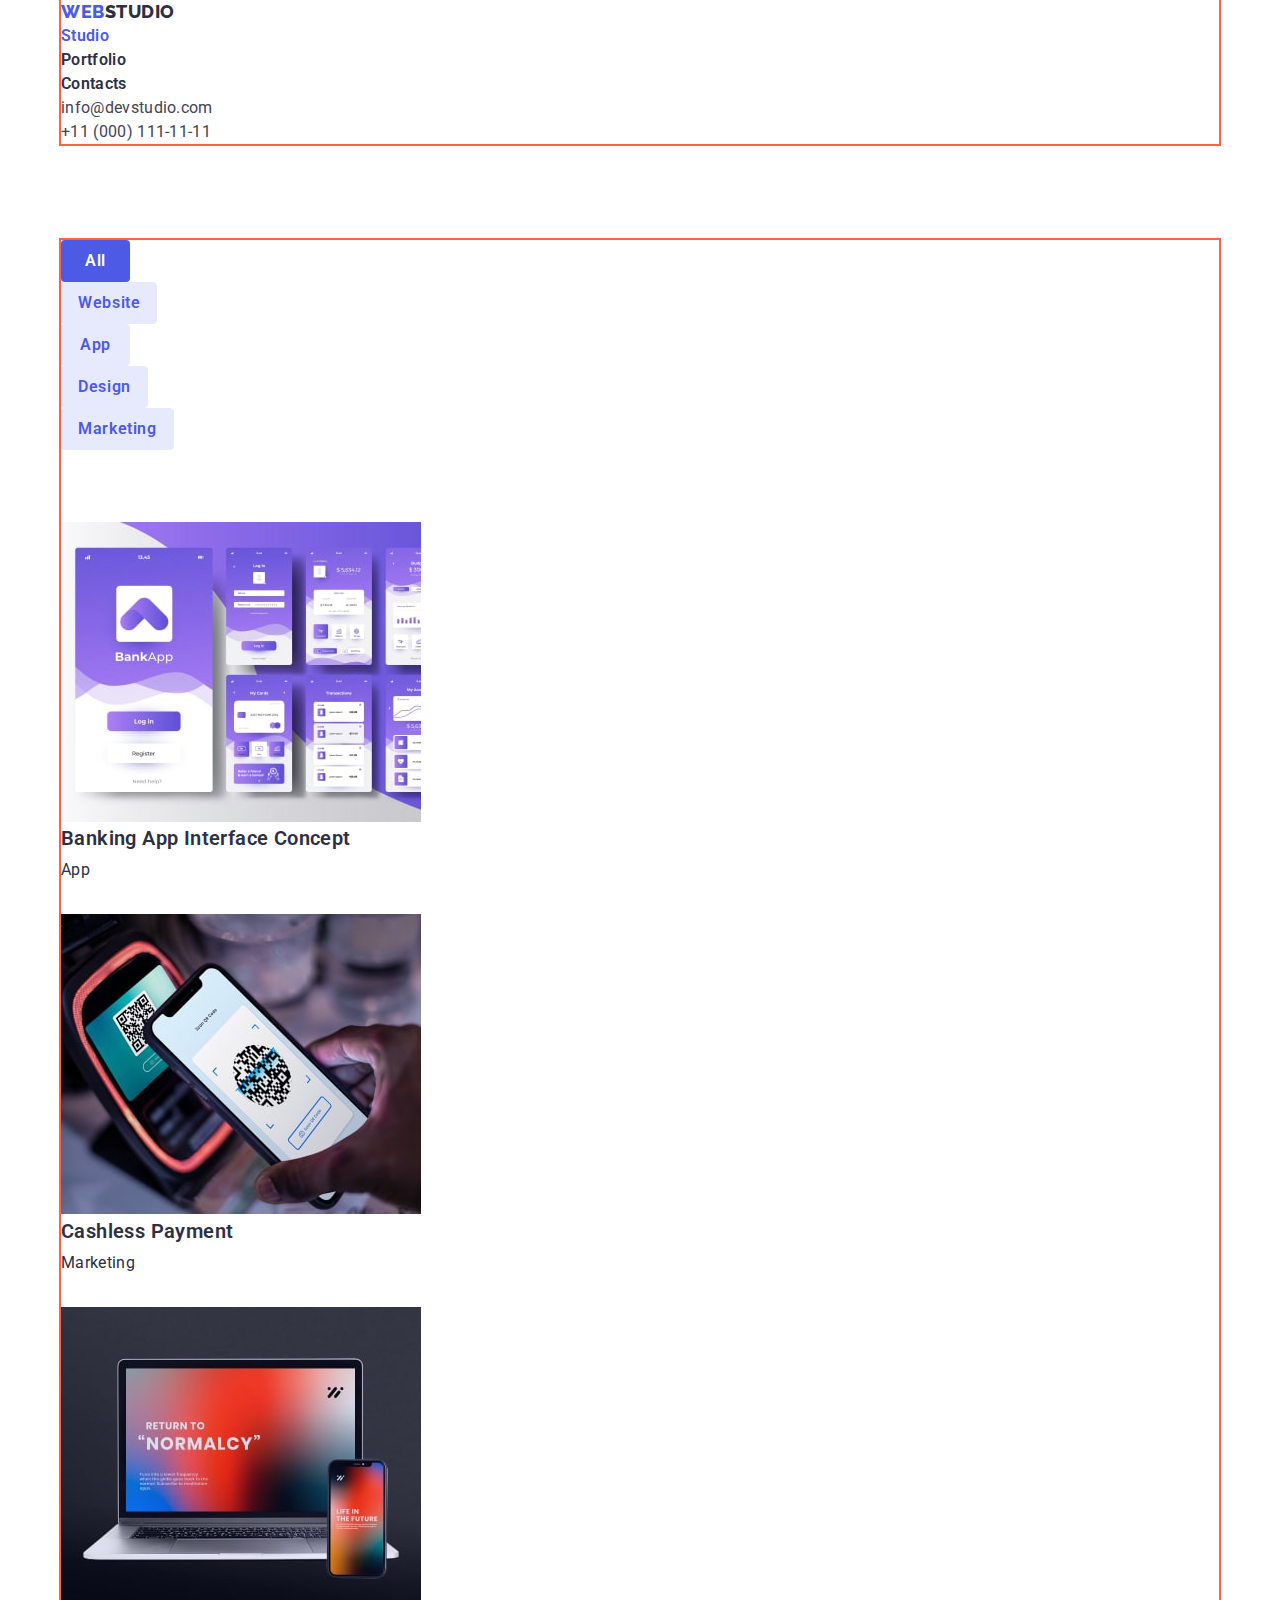
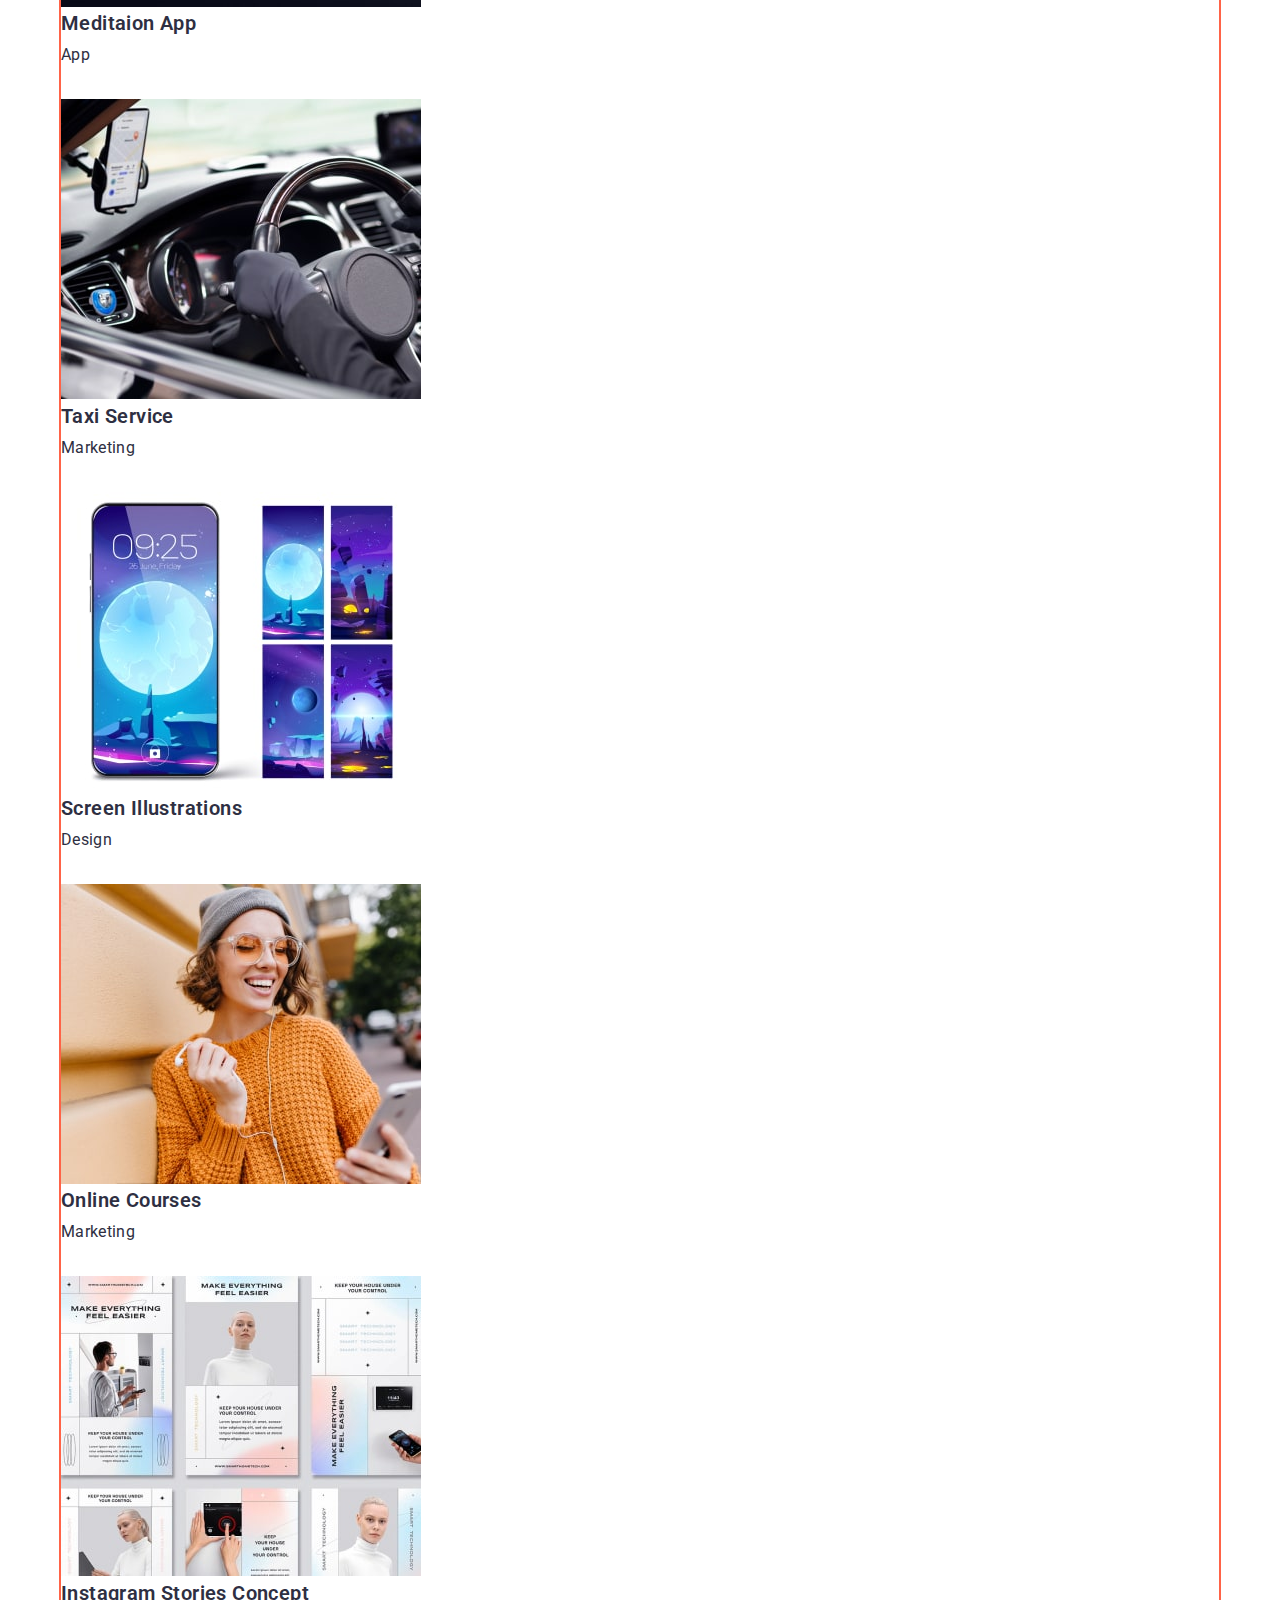
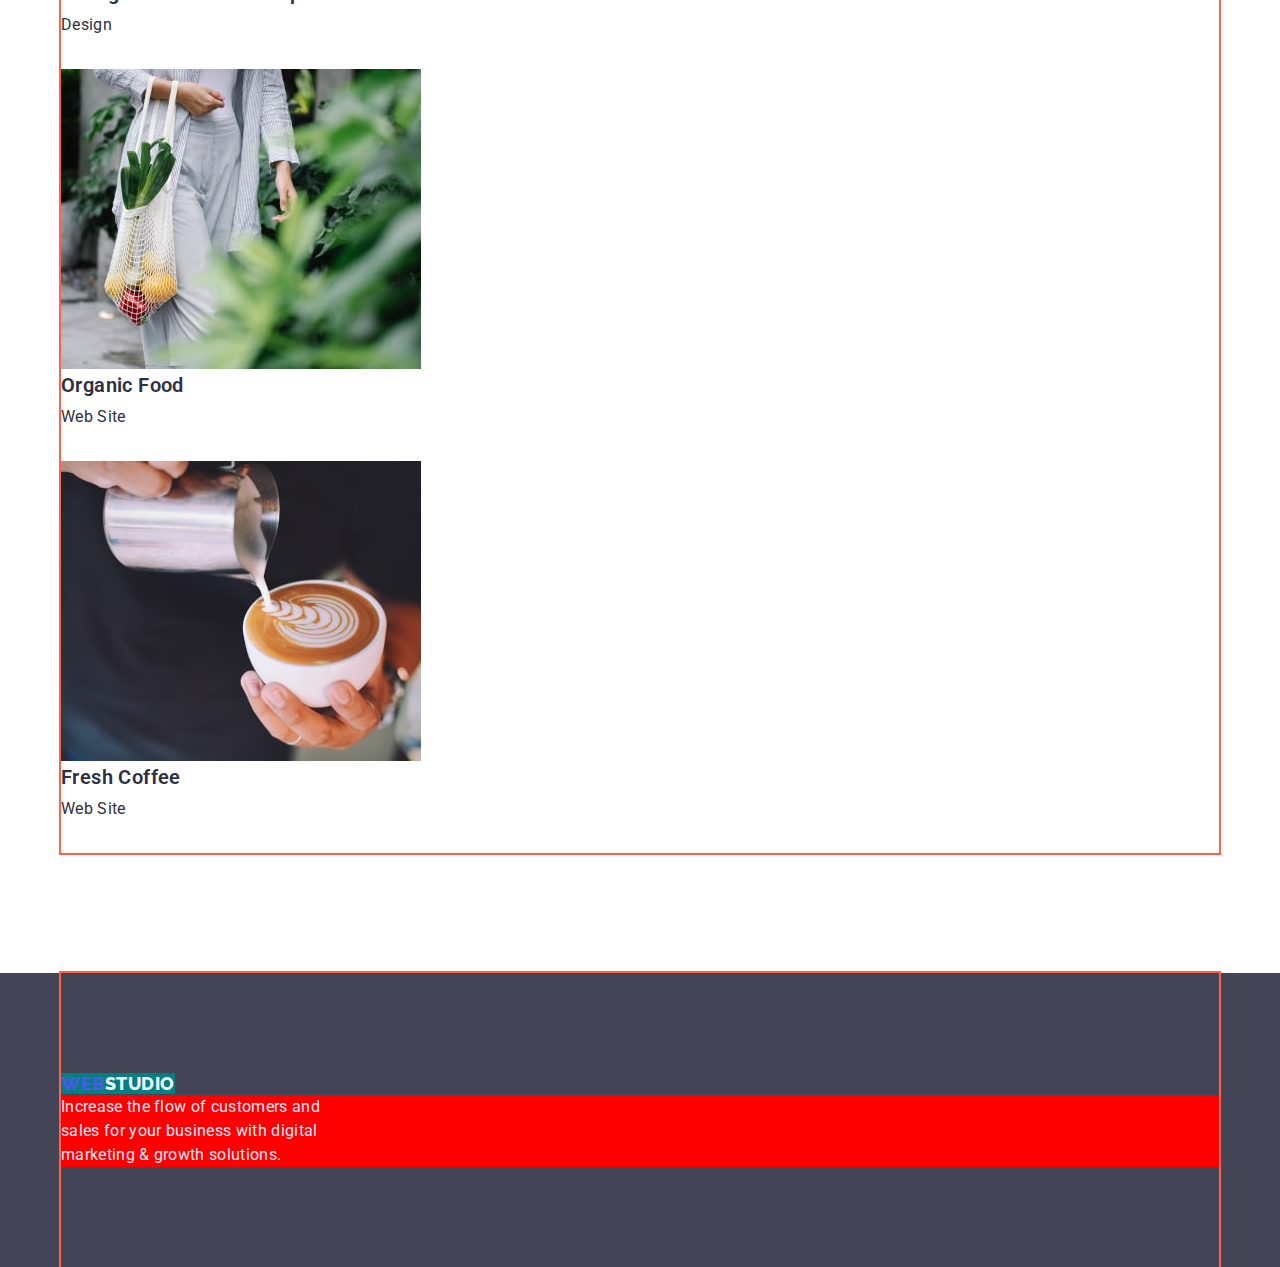
==== portfolio.html @ d98c6a62 "Додавання блокової моделі" ====
<!DOCTYPE html>
<html lang="en">
<head>
    <meta charset="UTF-8">
    <meta http-equiv="X-UA-Compatible" content="IE=edge">
    <meta name="viewport" content="width=device-width, initial-scale=1.0">
    <title>Portfolio</title>
    <link rel="preconnect" href="https://fonts.googleapis.com">
    <link rel="preconnect" href="https://fonts.gstatic.com" crossorigin>
    <link href="https://fonts.googleapis.com/css2?family=Raleway:wght@700&family=Roboto:wght@400;500;700;900&display=swap" rel="stylesheet">
    <link rel="stylesheet" href="https://cdnjs.cloudflare.com/ajax/libs/modern-normalize/1.1.0/modern-normalize.min.css">
    <link rel="stylesheet" href="./css/styles.css">
</head>
<body>
    <header class="header">
        <div class="container">
            <nav>
                <a class="logo" href="./index.html"> <span class="logo-color">WEB</span>STUDIO</a>
                <ul class="site-nav list">
                    <li><a class="link link-nav" href="./index.html">Studio</a></li>
                    <li><a class="link" href="./portfolio.html">Portfolio</a></li>
                    <li><a class="link" href="#">Contacts</a></li>
                </ul>
            </nav>
            <ul class="contacts list">
                <li><a class="contacts-link link" href="mailto:info@devstudio.com">info@devstudio.com</a></li>
                <li><a class="contacts-link link" href="tel:+11(000)111-11-11">+11 (000) 111-11-11</a></li>
            </ul>
        </div>
        
    </header>
   
    <!-- Section -->
    <section class="portfolio">
        <div class="container">
            <h1 class="visually-hidden">Portfolio</h1>
            <ul class="buttons list">
                <li><button class="btn current" type="button">All</button></li>
                <li><button class="btn" type="button">Website</button></li>
                <li><button class="btn" type="button">App</button></li>
                <li><button class="btn" type="button">Design</button></li>
                <li><button class="btn" type="button">Marketing</button></li>
            </ul>
            <ul class="list">
                <li><a class="link" href="#"><img src="./images/bankingapp.jpg" alt="Banking App" width="360" height="300">
                    <h2 class="subtitle">Banking App Interface Concept</h2>
                    <p class="category text">App</p></a>
                </li>
                <li><a class="link" href="#"><img src="./images/cashlesspayment.jpg" alt="Cashless Payment" width="360" height="300">
                    <h2 class="subtitle">Cashless Payment</h2>
                    <p class="category text">Marketing</p></a>
                </li>
                <li><a class="link" href="#"><img src="./images/meditationapp.jpg" alt="Meditaion App" width="360" height="300">
                    <h2 class="subtitle">Meditaion App</h2>
                    <p class="category text">App</p></a>
                </li>
                <li><a class="link" href="#"><img src="./images/taxiservice.jpg" alt="Taxi Service" width="360" height="300">
                    <h2 class="subtitle">Taxi Service</h2>
                    <p class="category text">Marketing</p></a>
                </li>
                <li><a class="link" href="#"><img src="./images/screen.jpg" alt="Screen Illustrations" width="360" height="300">
                    <h2 class="subtitle">Screen Illustrations</h2>
                    <p class="category text">Design</p></a>
                </li>
                <li><a class="link" href="#"><img src="./images/onlinecourses.jpg" alt="Online Courses" width="360" height="300">
                    <h2 class="subtitle">Online Courses</h2>
                    <p class="category text">Marketing</p></a>
                </li>
                <li><a class="link" href="#"><img src="./images/instagramstories.jpg" alt="Instagram Stories Concept" width="360" height="300">
                    <h2 class="subtitle">Instagram Stories Concept</h2>
                    <p class="category text">Design</p></a>
                </li>
                <li><a class="link" href="#"><img src="./images/organicfood.jpg" alt="Organic Food" width="360" height="300">
                    <h2 class="subtitle">Organic Food</h2>
                    <p class="category text">Web Site</p></a>
                </li>
                <li><a class="link" href="#"><img src="./images/freshcofee.jpg" alt="Fresh Coffee" width="360" height="300">
                    <h2 class="subtitle">Fresh Coffee</h2>
                    <p class="category text">Web Site</p></a>
                </li>
            </ul>
        </div>  
    </section>
    <footer class="footer">
        <div class="container">
            <a class="logo" href="./index.html"> <span class="logo-color">Web</span>Studio </a>
            <p class="text">Increase the flow of customers and <br> 
                sales for your business with digital <br> 
                marketing & growth solutions.</p>
        </div>
    </footer>

</body>
</html>
---- css/styles.css ----
:root {
    --primary-brand:#4D5AE5;
    --text-color: #434455;
    --title-color: #2E2F42;
    --accent-color:#E7E9FC;
    --lightbg-color:#F4F4FD;
    --bkg-color: #FFFFFF;
    --heavybg-color: #434455;
}

body {
    font-family: "Roboto", sans-serif;
    color: var(--text-color);
    background-color: var(--bkg-color);
}
.title {
    font-weight: 600;
    font-size: 36px;
    line-height: 1.11;
    text-align: center;
    letter-spacing: 0.02em;
    text-transform: capitalize;
    color: var(--title-color);
    margin-bottom: 72px;
}
.subtitle {
    font-weight: 600;
    font-size: 20px;
    line-height: 1.2;
    letter-spacing: 0.02em;
    color: var(--title-color)
}
.list {
    list-style: none;
    margin: 0;
    padding: 0;
}
.link {
    color: var(--title-color);
    text-decoration: none;
}
.visually-hidden {
    position: absolute;
    width: 1px;
    height: 1px;
    margin: -1px;
    border: 0;
    padding: 0;
    white-space: nowrap;
    clip-path: inset(100%);
    clip: rect(0 0 0 0);
    overflow: hidden;
  }
  h1,
  h2,
  h3,
  h4,
  h5,
  h6,
  p {
    margin-top: 0;
    margin-bottom: 0;
  }
  .container {
    margin-left: auto;
    margin-right: auto;
    width: 1158px;
    outline: 2px solid tomato;
  }
  .section {
    padding-top: 120px;
    padding-bottom: 120px;
  }
/* Logo */
.header {
    margin-top: 0;
    margin-bottom: 0;
}
.logo {
    text-decoration: none;
    font-family: "Raleway", sans-serif;
    font-weight: 800;
    font-size: 18px;
    line-height: 1.33;
    align-items: center;
    letter-spacing: 0.03em;
    text-transform: uppercase;
    color: var(--title-color);
}
.logo-color  {
    color: var(--primary-brand)
}
/* Navigation */
.site-nav {
    font-weight: 600;
    font-size: 16px;
    line-height: 1.5;
    letter-spacing: 0.02em;
    color: var(--title-color)
}
.link:hover,
.link:focus {
    color:var(--primary-brand);
}
.link-nav {
    color:var(--primary-brand);
}

/* Contacts */
.contacts-link {
    font-weight: 400;
    font-size: 16px;
    line-height: 1.5;
    letter-spacing: 0.02em;
    color: var(--text-color);
}
.contacts-link:hover {
    color:var(--primary-brand);
}
/* Hero */
.hero {
    background-color: var(--heavybg-color);
    text-align: center;
}
.hero-title{
    font-weight: 600;
    font-size: 56px;
    line-height: 1.07;
    letter-spacing: 0.02em;
    color: var(--bkg-color);
    margin-bottom: 48px;
    outline: 2px solid tomato;
}
.button{
    display: inline-block;
    border: 1px solid transparent;
    min-width: 170px;
    padding: 16px 32px;
    font-weight: 600;
    font-size: 16px;
    line-height: 1.19;
    align-items: center;
    letter-spacing: 0.04em;
    color: var(--bkg-color);
    background-color: var(--primary-brand);
    box-shadow: 0px 4px 4px rgba(0, 0, 0, 0.15);
    border-radius: 4px;
    cursor: pointer;
}
/* Section 1 */
.text {
    font-weight: 400;
    font-size: 16px;
    line-height: 1.5;
    letter-spacing: 0.02em;
}
/* Section 2 */
.skills.section {
    padding-bottom: 0;
}
.subtitle {
    margin-bottom: 8px;
}

/* Section 3 */
.foto {
    margin-bottom: 32px;
}
.team {
    background-color: var(--lightbg-color);
}
.team-item {
    background-color: var(--bkg-color);
}
.team-item p {
    padding-bottom: 32px;
}
/* Footer */
.footer {
    background-color: var(--heavybg-color);
}
.footer .logo {
    line-height: 1.17;
    color: var(--lightbg-color);
    margin-bottom: 16px;
    background-color: teal;
}
.footer .text {
    color: var(--accent-color);
    background-color: red;
    /* margin-top: 16px; */
}
.footer .container {
    padding-top: 100px;
    padding-bottom: 100px;
}

/* Portfolio */
.portfolio {
    padding-top: 96px;
    padding-bottom: 120px;
}
.buttons {
    margin-bottom: 72px;
}
.category {
    padding-bottom: 32px;
}
.btn {
    display: inline-block;
    border: 1px solid transparent;
    min-width: 69px;
    padding: 8px 16px;
    border: 1px solid #E7E9FC;
    border-radius: 4px;
    font-family: 'Roboto';
    font-style: normal;
    font-weight: 600;
    font-size: 16px;
    line-height: 1.5;
    align-items: center;
    text-align: center;
    letter-spacing: 0.04em;
    color: var(--primary-brand);
    background-color: var(--accent-color);
    cursor: pointer;
}
.current {
    color: var(--bkg-color);
    background-color: var(--primary-brand);
    border-color: transparent;
}
.btn:hover,
.btn:focus {
    font-family: 'Roboto';
    font-style: normal;
    font-weight: 600;
    font-size: 16px;
    line-height: 1.5;
    align-items: center;
    text-align: center;
    letter-spacing: 0.04em;
    color: var(--bkg-color);
    background-color: var(--primary-brand);
}
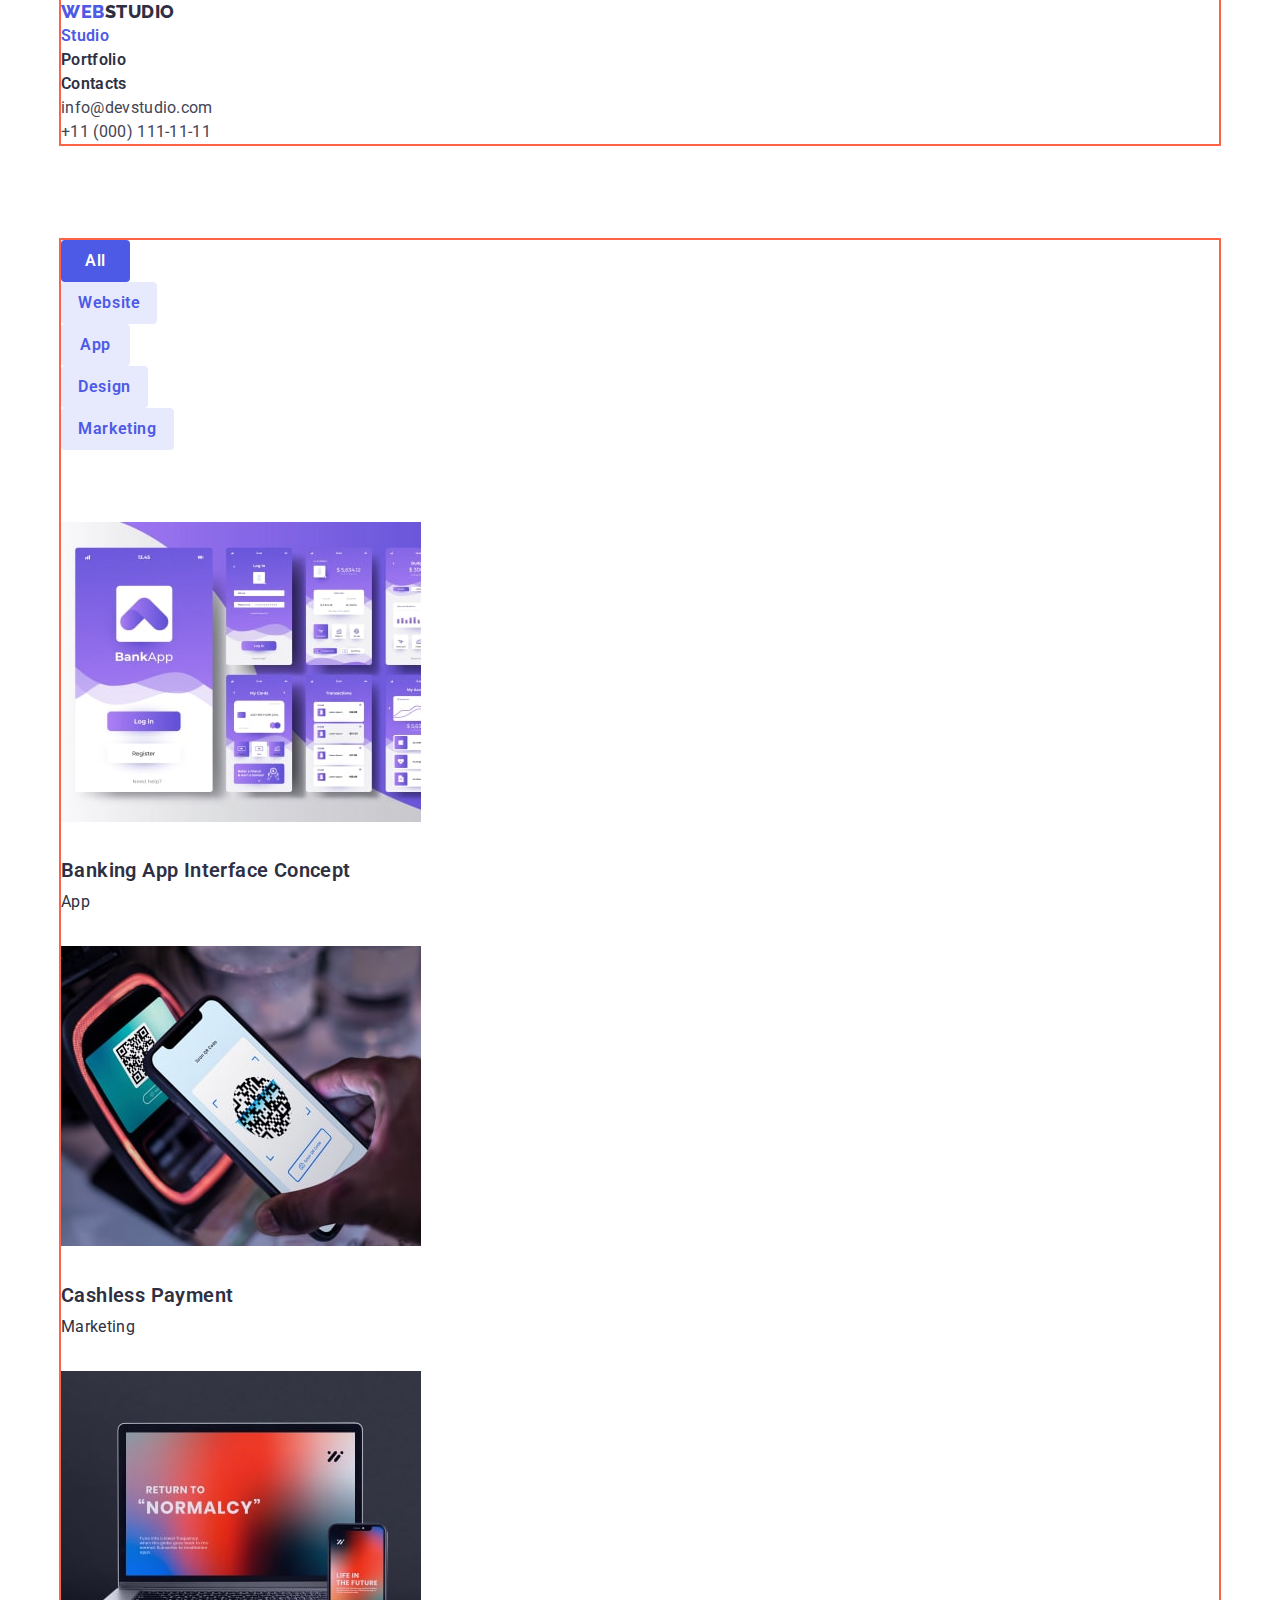
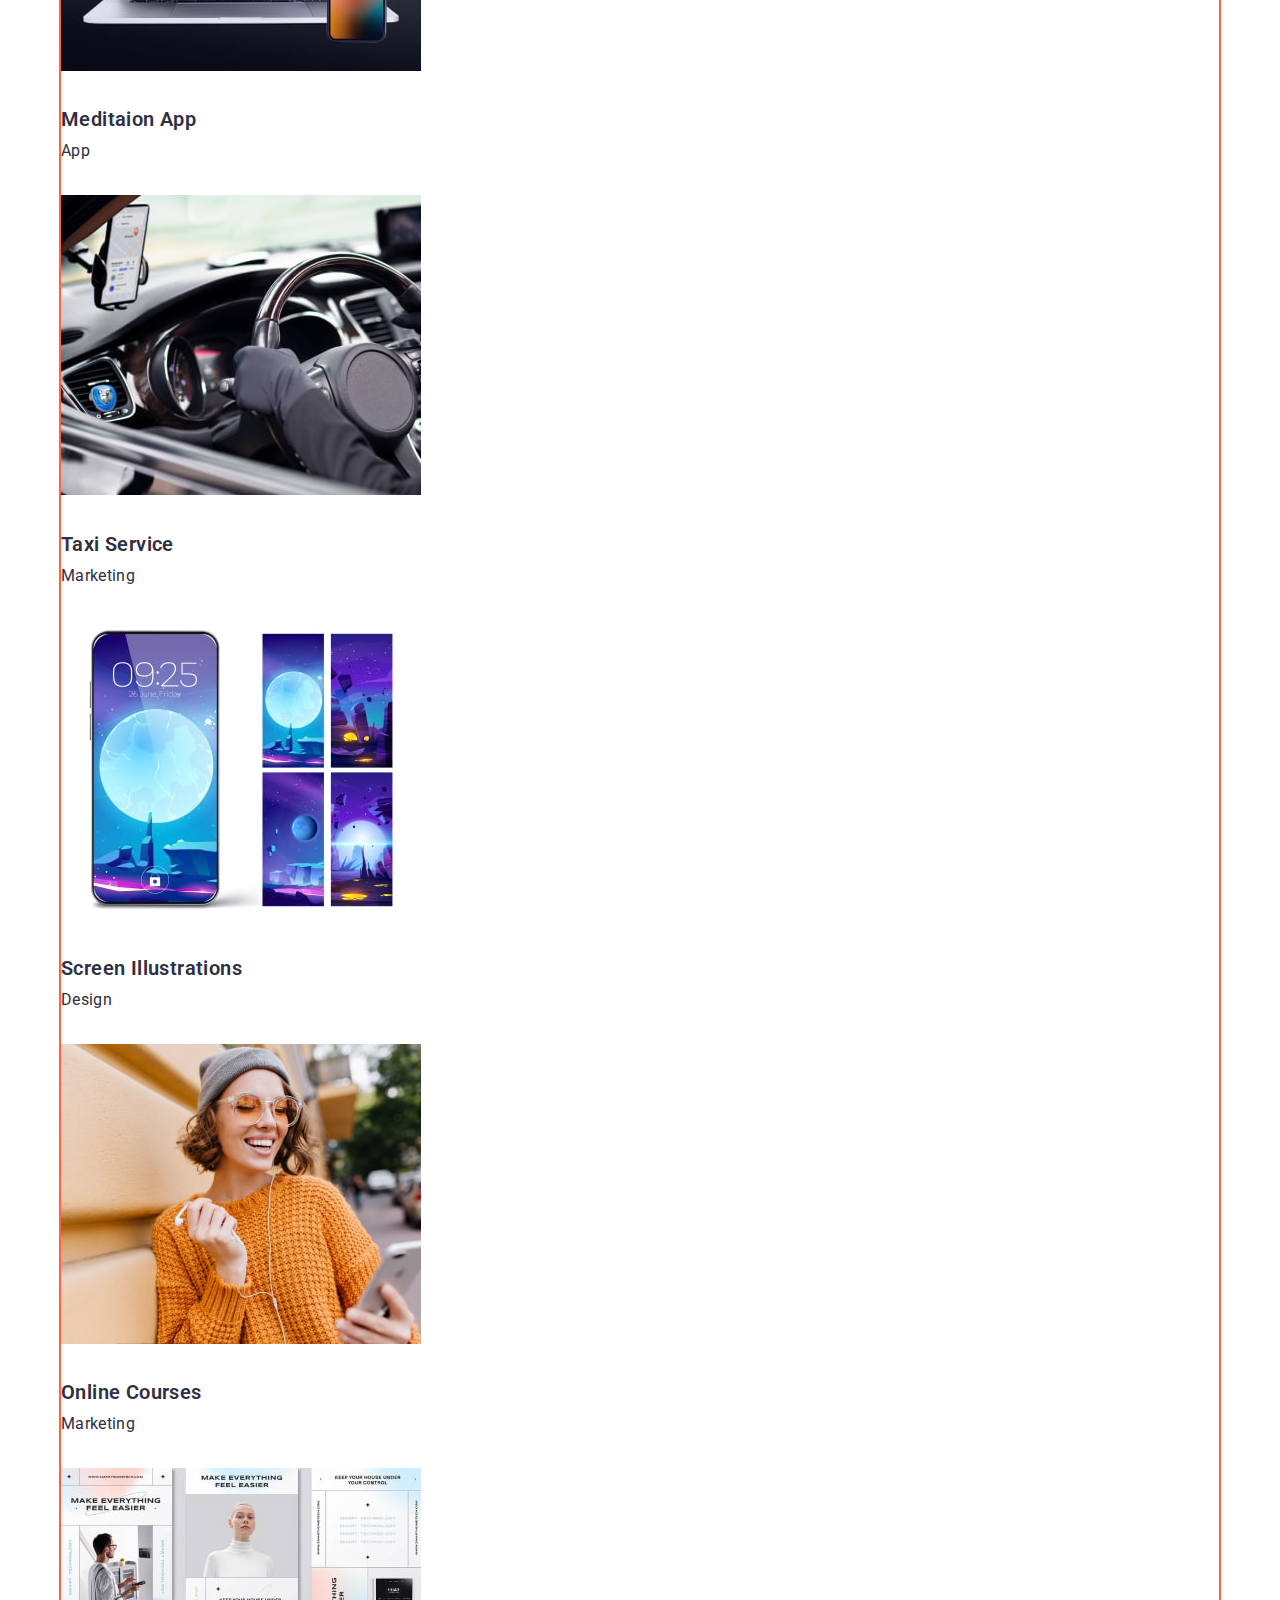
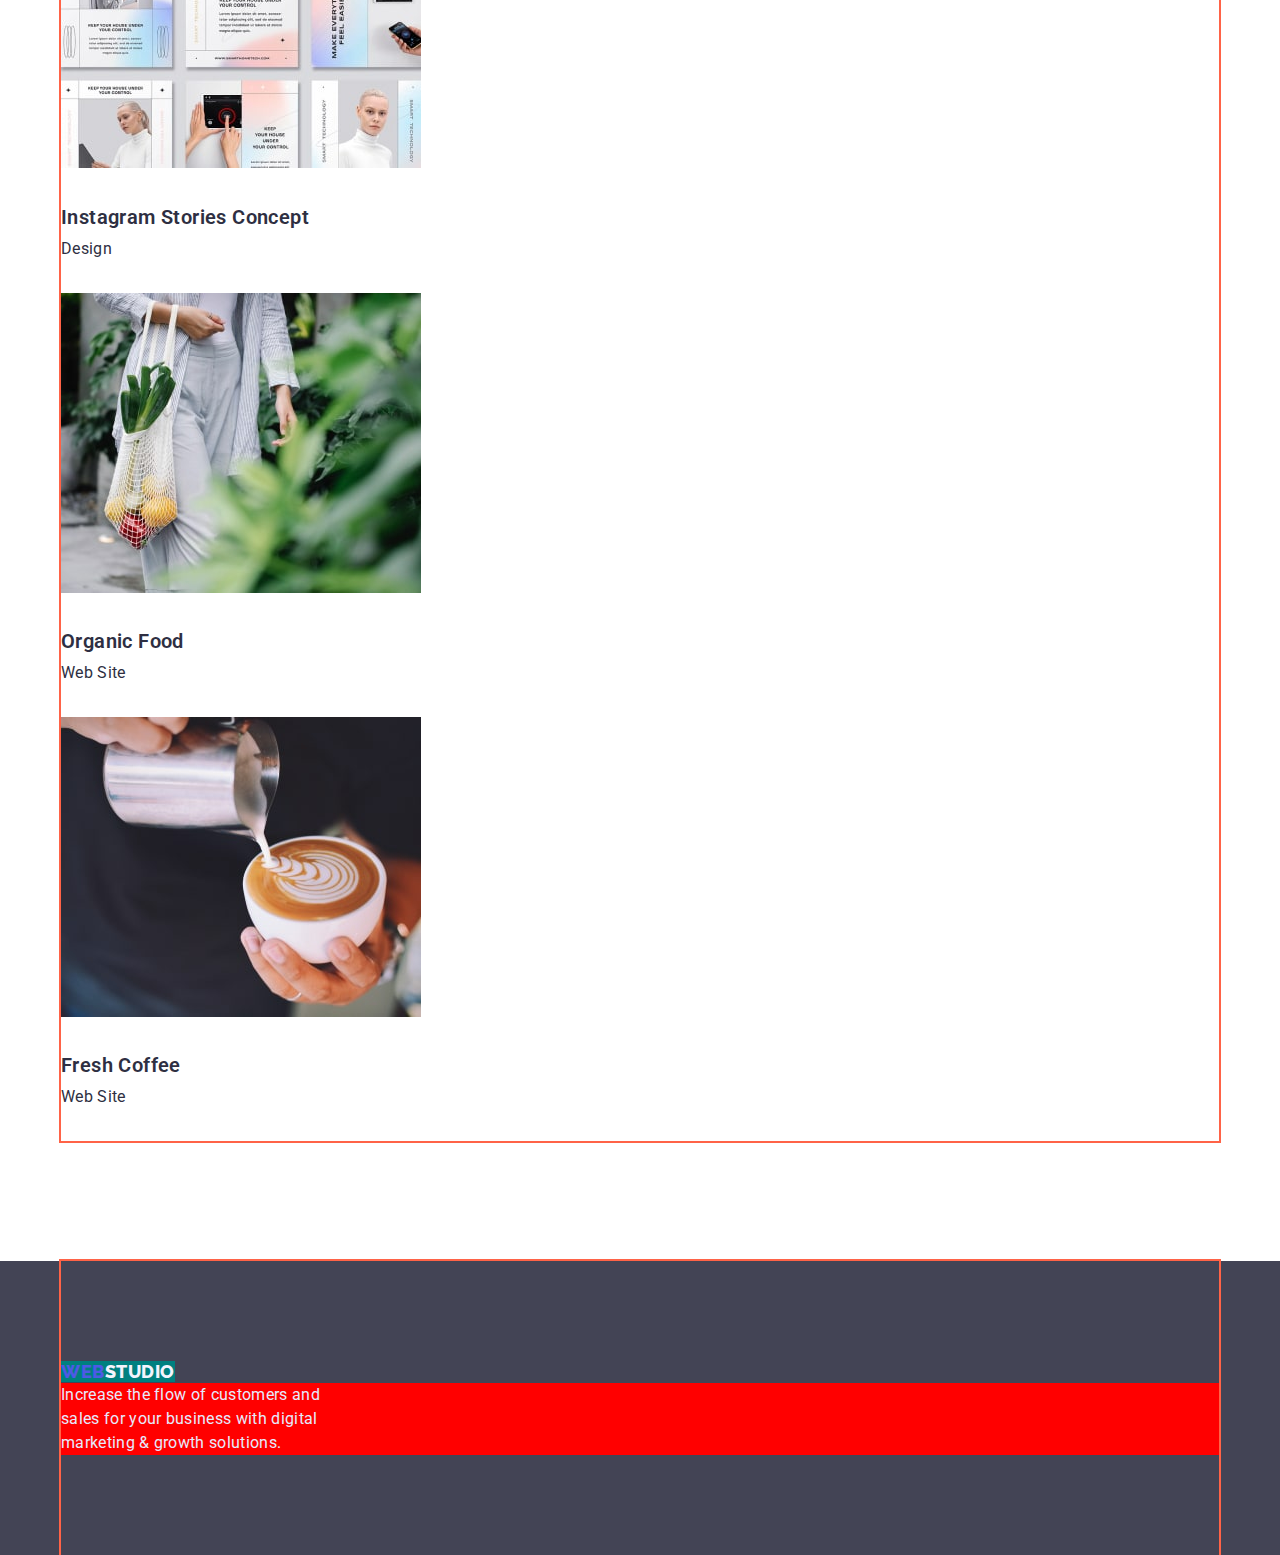
==== commit afe9611c: "Доданий марджин до фото в портфоліо" ====
--- a/portfolio.html
+++ b/portfolio.html
@@ -42,39 +42,39 @@
                 <li><button class="btn" type="button">Marketing</button></li>
             </ul>
             <ul class="list">
-                <li><a class="link" href="#"><img src="./images/bankingapp.jpg" alt="Banking App" width="360" height="300">
+                <li><a class="link" href="#"><img class="picture" src="./images/bankingapp.jpg" alt="Banking App" width="360" height="300">
                     <h2 class="subtitle">Banking App Interface Concept</h2>
                     <p class="category text">App</p></a>
                 </li>
-                <li><a class="link" href="#"><img src="./images/cashlesspayment.jpg" alt="Cashless Payment" width="360" height="300">
+                <li><a class="link" href="#"><img class="picture" src="./images/cashlesspayment.jpg" alt="Cashless Payment" width="360" height="300">
                     <h2 class="subtitle">Cashless Payment</h2>
                     <p class="category text">Marketing</p></a>
                 </li>
-                <li><a class="link" href="#"><img src="./images/meditationapp.jpg" alt="Meditaion App" width="360" height="300">
+                <li><a class="link" href="#"><img class="picture" src="./images/meditationapp.jpg" alt="Meditaion App" width="360" height="300">
                     <h2 class="subtitle">Meditaion App</h2>
                     <p class="category text">App</p></a>
                 </li>
-                <li><a class="link" href="#"><img src="./images/taxiservice.jpg" alt="Taxi Service" width="360" height="300">
+                <li><a class="link" href="#"><img class="picture" src="./images/taxiservice.jpg" alt="Taxi Service" width="360" height="300">
                     <h2 class="subtitle">Taxi Service</h2>
                     <p class="category text">Marketing</p></a>
                 </li>
-                <li><a class="link" href="#"><img src="./images/screen.jpg" alt="Screen Illustrations" width="360" height="300">
+                <li><a class="link" href="#"><img class="picture" src="./images/screen.jpg" alt="Screen Illustrations" width="360" height="300">
                     <h2 class="subtitle">Screen Illustrations</h2>
                     <p class="category text">Design</p></a>
                 </li>
-                <li><a class="link" href="#"><img src="./images/onlinecourses.jpg" alt="Online Courses" width="360" height="300">
+                <li><a class="link" href="#"><img class="picture" src="./images/onlinecourses.jpg" alt="Online Courses" width="360" height="300">
                     <h2 class="subtitle">Online Courses</h2>
                     <p class="category text">Marketing</p></a>
                 </li>
-                <li><a class="link" href="#"><img src="./images/instagramstories.jpg" alt="Instagram Stories Concept" width="360" height="300">
+                <li><a class="link" href="#"><img class="picture" src="./images/instagramstories.jpg" alt="Instagram Stories Concept" width="360" height="300">
                     <h2 class="subtitle">Instagram Stories Concept</h2>
                     <p class="category text">Design</p></a>
                 </li>
-                <li><a class="link" href="#"><img src="./images/organicfood.jpg" alt="Organic Food" width="360" height="300">
+                <li><a class="link" href="#"><img class="picture" src="./images/organicfood.jpg" alt="Organic Food" width="360" height="300">
                     <h2 class="subtitle">Organic Food</h2>
                     <p class="category text">Web Site</p></a>
                 </li>
-                <li><a class="link" href="#"><img src="./images/freshcofee.jpg" alt="Fresh Coffee" width="360" height="300">
+                <li><a class="link" href="#"><img class="picture" src="./images/freshcofee.jpg" alt="Fresh Coffee" width="360" height="300">
                     <h2 class="subtitle">Fresh Coffee</h2>
                     <p class="category text">Web Site</p></a>
                 </li>
--- a/css/styles.css
+++ b/css/styles.css
@@ -203,6 +203,9 @@
 .buttons {
     margin-bottom: 72px;
 }
+.picture {
+    margin-bottom: 32px;
+}
 .category {
     padding-bottom: 32px;
 }
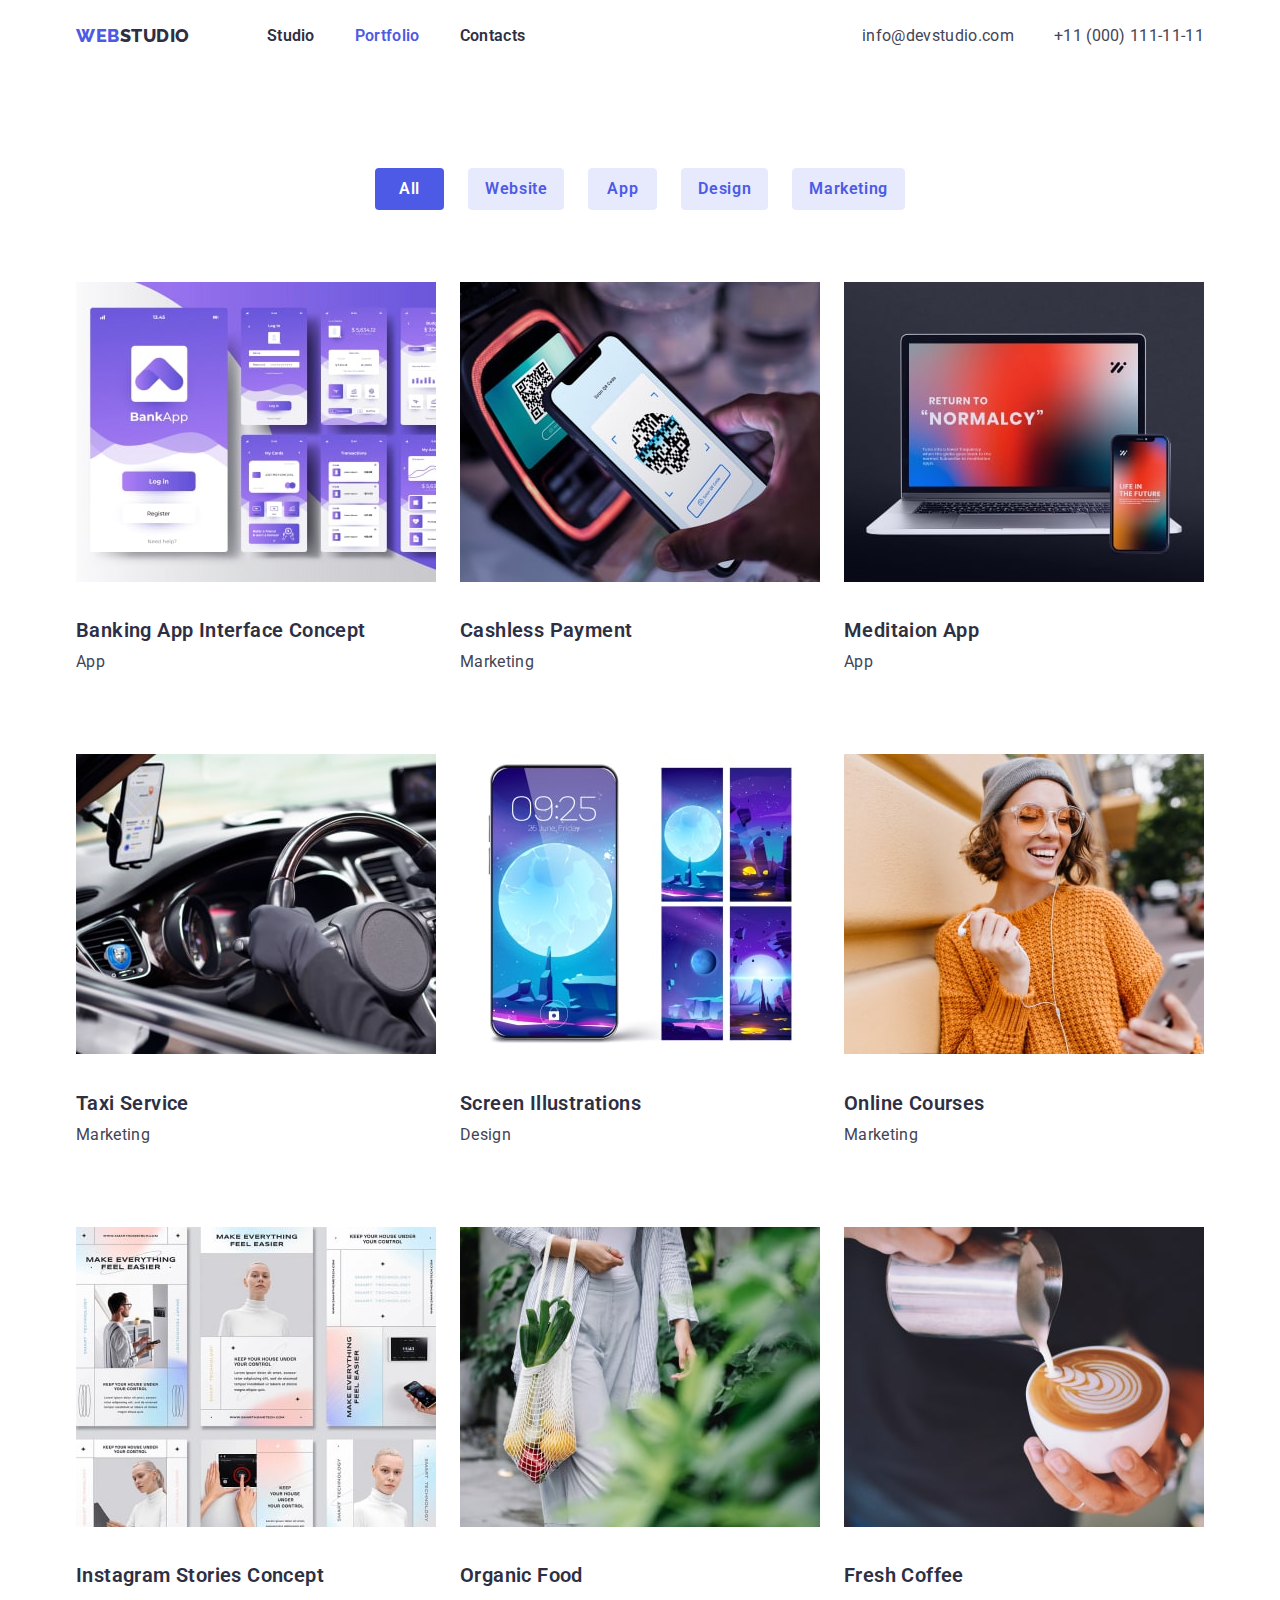
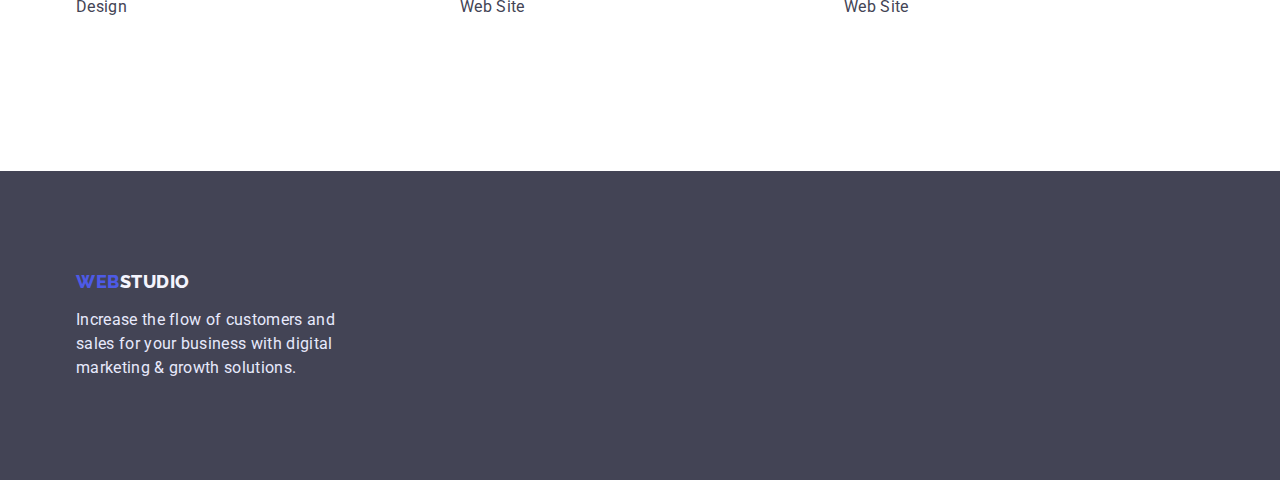
==== commit b71b179f: "Додані флекси для всього контенту" ====
--- a/portfolio.html
+++ b/portfolio.html
@@ -13,18 +13,18 @@
 </head>
 <body>
     <header class="header">
-        <div class="container">
-            <nav>
+        <div class="header-box container">
+            <nav class="page-header">
                 <a class="logo" href="./index.html"> <span class="logo-color">WEB</span>STUDIO</a>
                 <ul class="site-nav list">
-                    <li><a class="link link-nav" href="./index.html">Studio</a></li>
-                    <li><a class="link" href="./portfolio.html">Portfolio</a></li>
-                    <li><a class="link" href="#">Contacts</a></li>
+                    <li class="item"><a class="link" href="./index.html">Studio</a></li>
+                    <li class="item"><a class="link link-nav" href="./portfolio.html">Portfolio</a></li>
+                    <li class="item"><a class="link" href="#">Contacts</a></li>
                 </ul>
             </nav>
             <ul class="contacts list">
-                <li><a class="contacts-link link" href="mailto:info@devstudio.com">info@devstudio.com</a></li>
-                <li><a class="contacts-link link" href="tel:+11(000)111-11-11">+11 (000) 111-11-11</a></li>
+                <li class="item"><a class="contacts-link link" href="mailto:info@devstudio.com">info@devstudio.com</a></li>
+                <li class="item"><a class="contacts-link link" href="tel:+11(000)111-11-11">+11 (000) 111-11-11</a></li>
             </ul>
         </div>
         
@@ -35,46 +35,46 @@
         <div class="container">
             <h1 class="visually-hidden">Portfolio</h1>
             <ul class="buttons list">
-                <li><button class="btn current" type="button">All</button></li>
-                <li><button class="btn" type="button">Website</button></li>
-                <li><button class="btn" type="button">App</button></li>
-                <li><button class="btn" type="button">Design</button></li>
-                <li><button class="btn" type="button">Marketing</button></li>
+                <li class="item"><button class="btn current" type="button">All</button></li>
+                <li class="item"><button class="btn" type="button">Website</button></li>
+                <li class="item"><button class="btn" type="button">App</button></li>
+                <li class="item"><button class="btn" type="button">Design</button></li>
+                <li class="item"><button class="btn" type="button">Marketing</button></li>
             </ul>
-            <ul class="list">
-                <li><a class="link" href="#"><img class="picture" src="./images/bankingapp.jpg" alt="Banking App" width="360" height="300">
+            <ul class="portfolio-list list">
+                <li class="item"><a class="link" href="#"><img class="picture" src="./images/bankingapp.jpg" alt="Banking App" width="360" height="300">
                     <h2 class="subtitle">Banking App Interface Concept</h2>
                     <p class="category text">App</p></a>
                 </li>
-                <li><a class="link" href="#"><img class="picture" src="./images/cashlesspayment.jpg" alt="Cashless Payment" width="360" height="300">
+                <li class="item"><a class="link" href="#"><img class="picture" src="./images/cashlesspayment.jpg" alt="Cashless Payment" width="360" height="300">
                     <h2 class="subtitle">Cashless Payment</h2>
                     <p class="category text">Marketing</p></a>
                 </li>
-                <li><a class="link" href="#"><img class="picture" src="./images/meditationapp.jpg" alt="Meditaion App" width="360" height="300">
+                <li class="item"><a class="link" href="#"><img class="picture" src="./images/meditationapp.jpg" alt="Meditaion App" width="360" height="300">
                     <h2 class="subtitle">Meditaion App</h2>
                     <p class="category text">App</p></a>
                 </li>
-                <li><a class="link" href="#"><img class="picture" src="./images/taxiservice.jpg" alt="Taxi Service" width="360" height="300">
+                <li class="item"><a class="link" href="#"><img class="picture" src="./images/taxiservice.jpg" alt="Taxi Service" width="360" height="300">
                     <h2 class="subtitle">Taxi Service</h2>
                     <p class="category text">Marketing</p></a>
                 </li>
-                <li><a class="link" href="#"><img class="picture" src="./images/screen.jpg" alt="Screen Illustrations" width="360" height="300">
+                <li class="item"><a class="link" href="#"><img class="picture" src="./images/screen.jpg" alt="Screen Illustrations" width="360" height="300">
                     <h2 class="subtitle">Screen Illustrations</h2>
                     <p class="category text">Design</p></a>
                 </li>
-                <li><a class="link" href="#"><img class="picture" src="./images/onlinecourses.jpg" alt="Online Courses" width="360" height="300">
+                <li class="item"><a class="link" href="#"><img class="picture" src="./images/onlinecourses.jpg" alt="Online Courses" width="360" height="300">
                     <h2 class="subtitle">Online Courses</h2>
                     <p class="category text">Marketing</p></a>
                 </li>
-                <li><a class="link" href="#"><img class="picture" src="./images/instagramstories.jpg" alt="Instagram Stories Concept" width="360" height="300">
+                <li class="item"><a class="link" href="#"><img class="picture" src="./images/instagramstories.jpg" alt="Instagram Stories Concept" width="360" height="300">
                     <h2 class="subtitle">Instagram Stories Concept</h2>
                     <p class="category text">Design</p></a>
                 </li>
-                <li><a class="link" href="#"><img class="picture" src="./images/organicfood.jpg" alt="Organic Food" width="360" height="300">
+                <li class="item"><a class="link" href="#"><img class="picture" src="./images/organicfood.jpg" alt="Organic Food" width="360" height="300">
                     <h2 class="subtitle">Organic Food</h2>
                     <p class="category text">Web Site</p></a>
                 </li>
-                <li><a class="link" href="#"><img class="picture" src="./images/freshcofee.jpg" alt="Fresh Coffee" width="360" height="300">
+                <li class="item"><a class="link" href="#"><img class="picture" src="./images/freshcofee.jpg" alt="Fresh Coffee" width="360" height="300">
                     <h2 class="subtitle">Fresh Coffee</h2>
                     <p class="category text">Web Site</p></a>
                 </li>
--- a/css/styles.css
+++ b/css/styles.css
@@ -64,19 +64,27 @@
   .container {
     margin-left: auto;
     margin-right: auto;
+    padding-left: 15px;
+    padding-right: 15px;
     width: 1158px;
-    outline: 2px solid tomato;
+    /* outline: 2px solid tomato; */
   }
   .section {
     padding-top: 120px;
     padding-bottom: 120px;
   }
 /* Logo */
+.header-box {
+    display: flex;
+    align-items:center;
+}
 .header {
     margin-top: 0;
     margin-bottom: 0;
 }
+
 .logo {
+    display: inline-block;
     text-decoration: none;
     font-family: "Raleway", sans-serif;
     font-weight: 800;
@@ -90,13 +98,31 @@
 .logo-color  {
     color: var(--primary-brand)
 }
+
 /* Navigation */
+
+.page-header {
+    display: flex;
+    align-items: center;
+}
 .site-nav {
+    display: flex;
+    margin-left: 77px;
+
     font-weight: 600;
     font-size: 16px;
     line-height: 1.5;
     letter-spacing: 0.02em;
     color: var(--title-color)
+}
+.site-nav .link {
+    display: block;
+    padding-top: 24px;
+    padding-bottom: 24px;
+}
+
+.site-nav .item + .item {
+    margin-left: 40px;
 }
 .link:hover,
 .link:focus {
@@ -107,6 +133,14 @@
 }
 
 /* Contacts */
+.contacts {
+    display: flex;
+    margin-left: auto;
+
+}
+.contacts .item + .item {
+    margin-left: 40px;
+}
 .contacts-link {
     font-weight: 400;
     font-size: 16px;
@@ -117,25 +151,29 @@
 .contacts-link:hover {
     color:var(--primary-brand);
 }
+
 /* Hero */
 .hero {
     background-color: var(--heavybg-color);
     text-align: center;
 }
 .hero-title{
+    margin-bottom: 48px;
+
     font-weight: 600;
     font-size: 56px;
     line-height: 1.07;
     letter-spacing: 0.02em;
     color: var(--bkg-color);
-    margin-bottom: 48px;
-    outline: 2px solid tomato;
+
 }
 .button{
     display: inline-block;
     border: 1px solid transparent;
     min-width: 170px;
     padding: 16px 32px;
+    border-radius: 4px;
+    
     font-weight: 600;
     font-size: 16px;
     line-height: 1.19;
@@ -144,7 +182,6 @@
     color: var(--bkg-color);
     background-color: var(--primary-brand);
     box-shadow: 0px 4px 4px rgba(0, 0, 0, 0.15);
-    border-radius: 4px;
     cursor: pointer;
 }
 /* Section 1 */
@@ -154,14 +191,29 @@
     line-height: 1.5;
     letter-spacing: 0.02em;
 }
-/* Section 2 */
+.skills-list {
+    display: flex;
+}
+.skills-list .item + .item {
+    margin-left: 24px;
+}
 .skills.section {
     padding-bottom: 0;
 }
 .subtitle {
     margin-bottom: 8px;
 }
-
+.skills-list .item {
+    width: calc((100%-72px)/4);
+}
+/* Section 2 */
+.featers {
+    display: flex;
+}
+.featers .item:not(:nth-child(3n)) {
+    margin-right: 24px;
+
+}
 /* Section 3 */
 .foto {
     margin-bottom: 32px;
@@ -169,10 +221,16 @@
 .team {
     background-color: var(--lightbg-color);
 }
+.team-list {
+    display: flex;
+}
 .team-item {
     background-color: var(--bkg-color);
 }
-.team-item p {
+.team-item:not(:nth-child(4n)) {
+    margin-right: 24px;
+}
+.team-item .text {
     padding-bottom: 32px;
 }
 /* Footer */
@@ -180,15 +238,15 @@
     background-color: var(--heavybg-color);
 }
 .footer .logo {
+    display: inline-block;
+    
     line-height: 1.17;
     color: var(--lightbg-color);
     margin-bottom: 16px;
-    background-color: teal;
 }
 .footer .text {
+    max-width: 264px;
     color: var(--accent-color);
-    background-color: red;
-    /* margin-top: 16px; */
 }
 .footer .container {
     padding-top: 100px;
@@ -201,13 +259,31 @@
     padding-bottom: 120px;
 }
 .buttons {
+    display: flex;
     margin-bottom: 72px;
+    justify-content: center;
+}
+.buttons .item + .item {
+    margin-left: 24px;
+}
+.portfolio-list {
+    display: flex;
+    flex-wrap: wrap;
+}
+.portfolio-list .item:not(:nth-child(3n)) {
+    margin-right: 24px;
+}
+.portfolio-list .item:not(:nth-last-child(-n+3)) {
+    margin-bottom: 48px;
 }
 .picture {
     margin-bottom: 32px;
 }
 .category {
     padding-bottom: 32px;
+}
+.portfolio-list .category {
+    color: var(--text-color);
 }
 .btn {
     display: inline-block;
@@ -216,6 +292,7 @@
     padding: 8px 16px;
     border: 1px solid #E7E9FC;
     border-radius: 4px;
+    
     font-family: 'Roboto';
     font-style: normal;
     font-weight: 600;
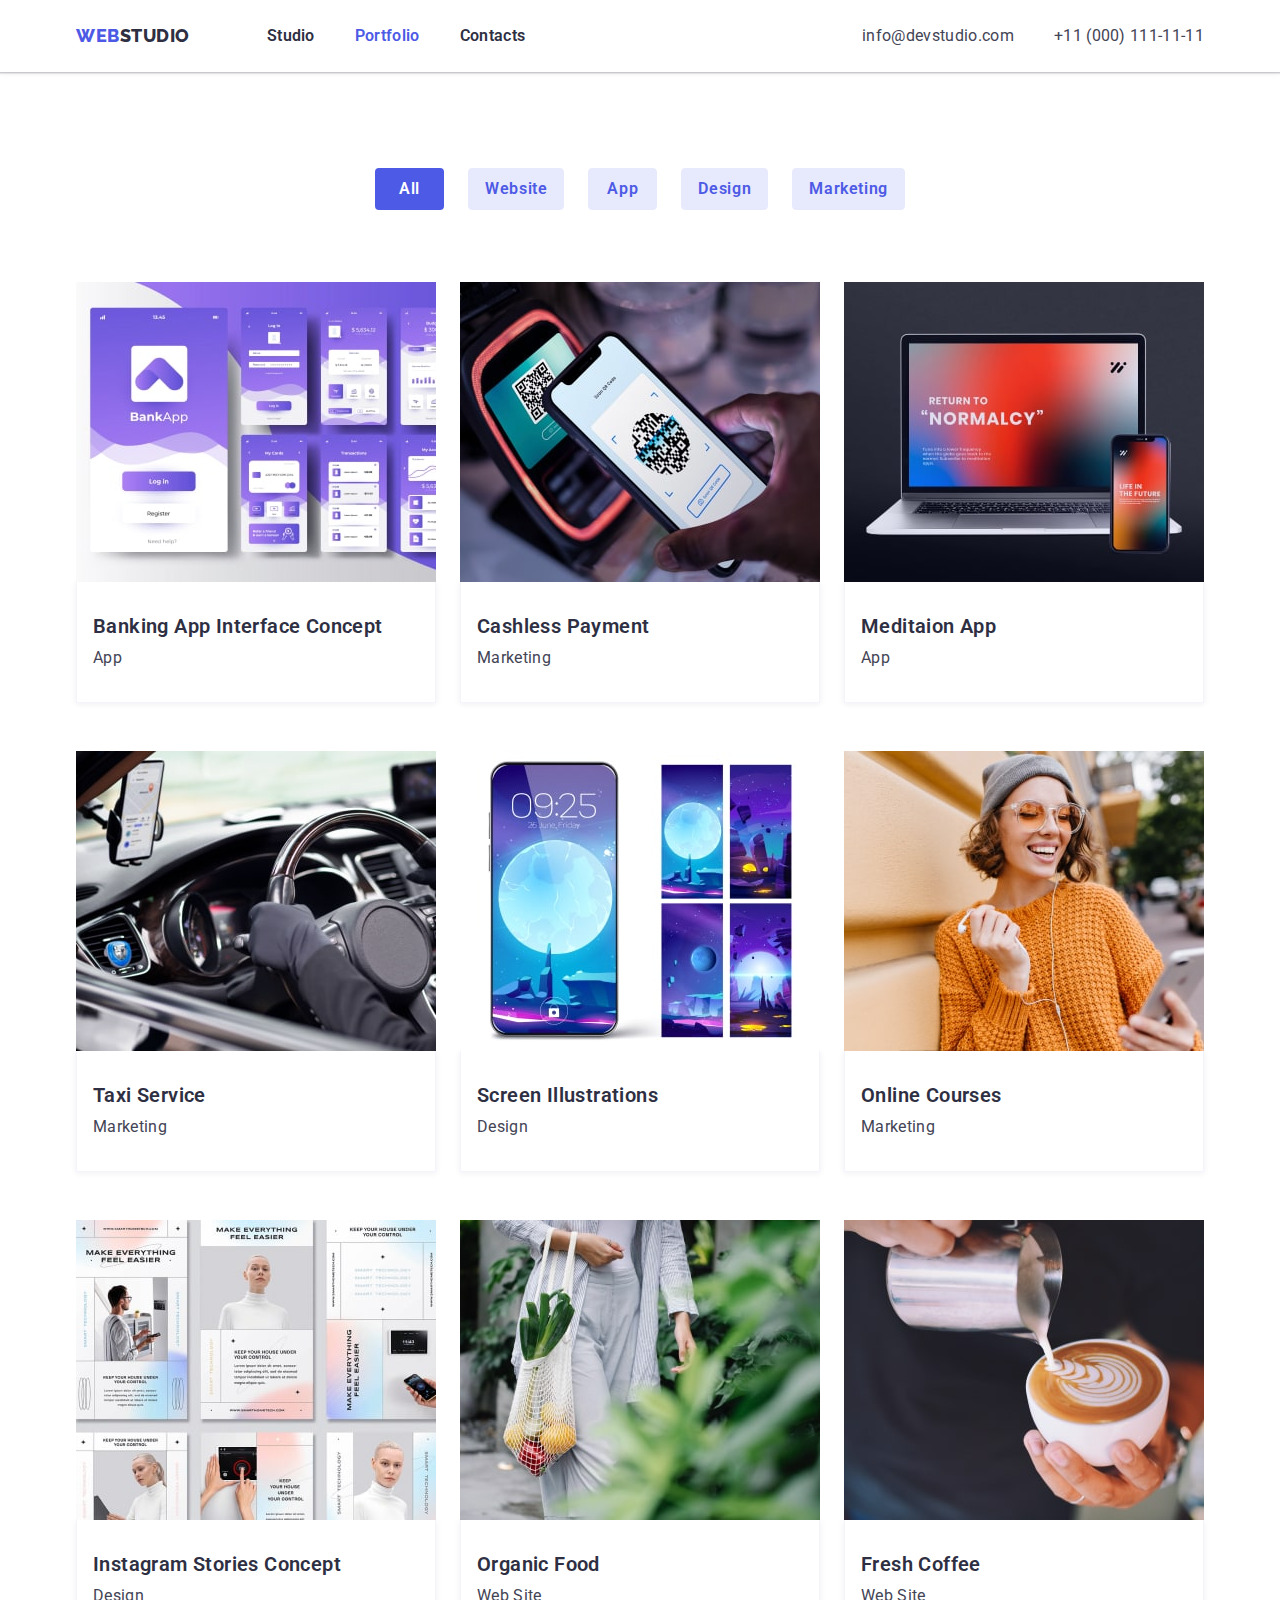
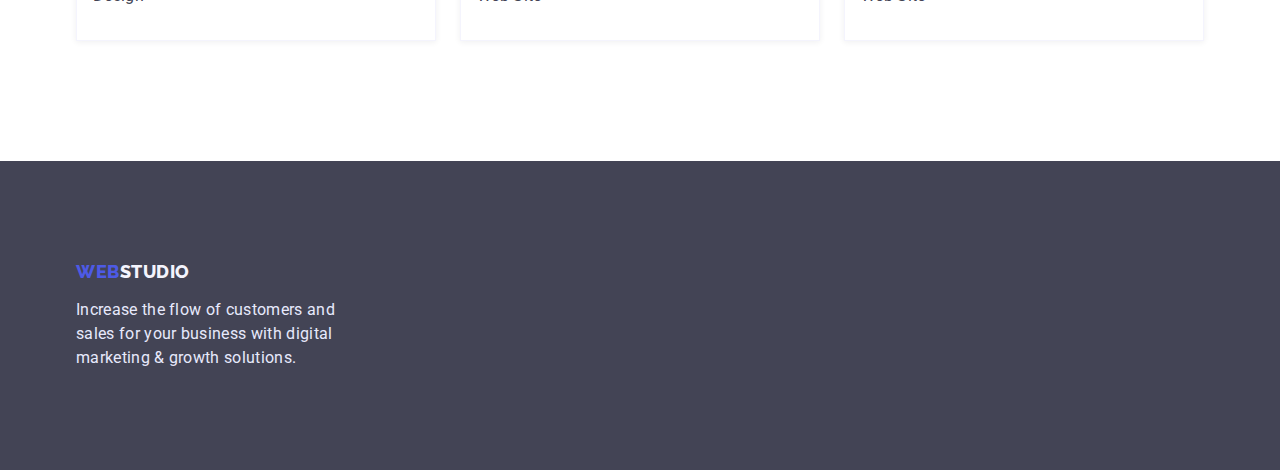
==== commit 482542d0: "Змінена верстка сітки портфоліо, змінена ширина секціі Team" ====
--- a/portfolio.html
+++ b/portfolio.html
@@ -43,40 +43,67 @@
             </ul>
             <ul class="portfolio-list list">
                 <li class="item"><a class="link" href="#"><img class="picture" src="./images/bankingapp.jpg" alt="Banking App" width="360" height="300">
-                    <h2 class="subtitle">Banking App Interface Concept</h2>
-                    <p class="category text">App</p></a>
+                    <div class="portfolio-card">
+                        <h2 class="subtitle">Banking App Interface Concept</h2>
+                        <p class="text">App</p>
+                    </div>
+                    </a>
                 </li>
                 <li class="item"><a class="link" href="#"><img class="picture" src="./images/cashlesspayment.jpg" alt="Cashless Payment" width="360" height="300">
-                    <h2 class="subtitle">Cashless Payment</h2>
-                    <p class="category text">Marketing</p></a>
+                    <div class="portfolio-card">
+                        <h2 class="subtitle">Cashless Payment</h2>
+                        <p class="text">Marketing</p>
+                    </div>
+                    </a>
                 </li>
                 <li class="item"><a class="link" href="#"><img class="picture" src="./images/meditationapp.jpg" alt="Meditaion App" width="360" height="300">
-                    <h2 class="subtitle">Meditaion App</h2>
-                    <p class="category text">App</p></a>
+                    <div class="portfolio-card">
+                        <h2 class="subtitle">Meditaion App</h2>
+                        <p class="text">App</p>
+                    </div>
+                    </a>
                 </li>
                 <li class="item"><a class="link" href="#"><img class="picture" src="./images/taxiservice.jpg" alt="Taxi Service" width="360" height="300">
-                    <h2 class="subtitle">Taxi Service</h2>
-                    <p class="category text">Marketing</p></a>
+                    <div class="portfolio-card">
+                        <h2 class="subtitle">Taxi Service</h2>
+                        <p class="text">Marketing</p>
+                    </div>
+                    </a>
                 </li>
                 <li class="item"><a class="link" href="#"><img class="picture" src="./images/screen.jpg" alt="Screen Illustrations" width="360" height="300">
-                    <h2 class="subtitle">Screen Illustrations</h2>
-                    <p class="category text">Design</p></a>
+                    <div class="portfolio-card">
+                        <h2 class="subtitle">Screen Illustrations</h2>
+                        <p class="text">Design</p>
+                    </div>
+                    </a>
                 </li>
                 <li class="item"><a class="link" href="#"><img class="picture" src="./images/onlinecourses.jpg" alt="Online Courses" width="360" height="300">
-                    <h2 class="subtitle">Online Courses</h2>
-                    <p class="category text">Marketing</p></a>
+                    <div class="portfolio-card">
+                        <h2 class="subtitle">Online Courses</h2>
+                        <p class="text">Marketing</p>
+                    </div>
+                    </a>
                 </li>
                 <li class="item"><a class="link" href="#"><img class="picture" src="./images/instagramstories.jpg" alt="Instagram Stories Concept" width="360" height="300">
-                    <h2 class="subtitle">Instagram Stories Concept</h2>
-                    <p class="category text">Design</p></a>
+                    <div class="portfolio-card">
+                        <h2 class="subtitle">Instagram Stories Concept</h2>
+                        <p class="text">Design</p>
+                    </div>
+                    </a>
                 </li>
                 <li class="item"><a class="link" href="#"><img class="picture" src="./images/organicfood.jpg" alt="Organic Food" width="360" height="300">
-                    <h2 class="subtitle">Organic Food</h2>
-                    <p class="category text">Web Site</p></a>
+                    <div class="portfolio-card">
+                        <h2 class="subtitle">Organic Food</h2>
+                        <p class="text">Web Site</p>
+                    </div>
+                    </a>
                 </li>
                 <li class="item"><a class="link" href="#"><img class="picture" src="./images/freshcofee.jpg" alt="Fresh Coffee" width="360" height="300">
-                    <h2 class="subtitle">Fresh Coffee</h2>
-                    <p class="category text">Web Site</p></a>
+                    <div class="portfolio-card">
+                        <h2 class="subtitle">Fresh Coffee</h2>
+                        <p class="text">Web Site</p>
+                    </div>
+                    </a>
                 </li>
             </ul>
         </div>  
--- a/css/styles.css
+++ b/css/styles.css
@@ -66,7 +66,7 @@
     margin-right: auto;
     padding-left: 15px;
     padding-right: 15px;
-    width: 1158px;
+    max-width: 1158px;
     /* outline: 2px solid tomato; */
   }
   .section {
@@ -81,6 +81,7 @@
 .header {
     margin-top: 0;
     margin-bottom: 0;
+    box-shadow: 0px 2px 1px rgba(46, 47, 66, 0.08), 0px 1px 1px rgba(46, 47, 66, 0.16), 0px 1px 6px rgba(46, 47, 66, 0.08);
 }
 
 .logo {
@@ -147,6 +148,8 @@
     line-height: 1.5;
     letter-spacing: 0.02em;
     color: var(--text-color);
+    padding-top: 24px;
+    padding-bottom: 24px;
 }
 .contacts-link:hover {
     color:var(--primary-brand);
@@ -215,9 +218,6 @@
 
 }
 /* Section 3 */
-.foto {
-    margin-bottom: 32px;
-}
 .team {
     background-color: var(--lightbg-color);
 }
@@ -226,12 +226,14 @@
 }
 .team-item {
     background-color: var(--bkg-color);
+    width: calc((100%-72px)/4);
 }
 .team-item:not(:nth-child(4n)) {
     margin-right: 24px;
 }
-.team-item .text {
-    padding-bottom: 32px;
+.card {
+    padding: 32px 16px;
+    text-align: center;
 }
 /* Footer */
 .footer {
@@ -269,20 +271,30 @@
 .portfolio-list {
     display: flex;
     flex-wrap: wrap;
-}
-.portfolio-list .item:not(:nth-child(3n)) {
+    margin-right: -24px;
+    margin-bottom: -48px;
+}
+.portfolio-list .link {
+    display: block;
+}
+.portfolio-list .item {
     margin-right: 24px;
-}
-.portfolio-list .item:not(:nth-last-child(-n+3)) {
     margin-bottom: 48px;
+    width: 360px;
+    
+}
+.portfolio-card {
+    padding-top: 32px;
+    padding-bottom: 32px;
+    padding-left: 16px;
+    border: 0.5px solid #F4F4FD;
+    box-shadow: 0px 1px 6px rgba(46, 47, 66, 0.08);
+    border-top: none;
 }
 .picture {
-    margin-bottom: 32px;
-}
-.category {
-    padding-bottom: 32px;
-}
-.portfolio-list .category {
+    display:block;
+}
+.portfolio-card .text {
     color: var(--text-color);
 }
 .btn {
